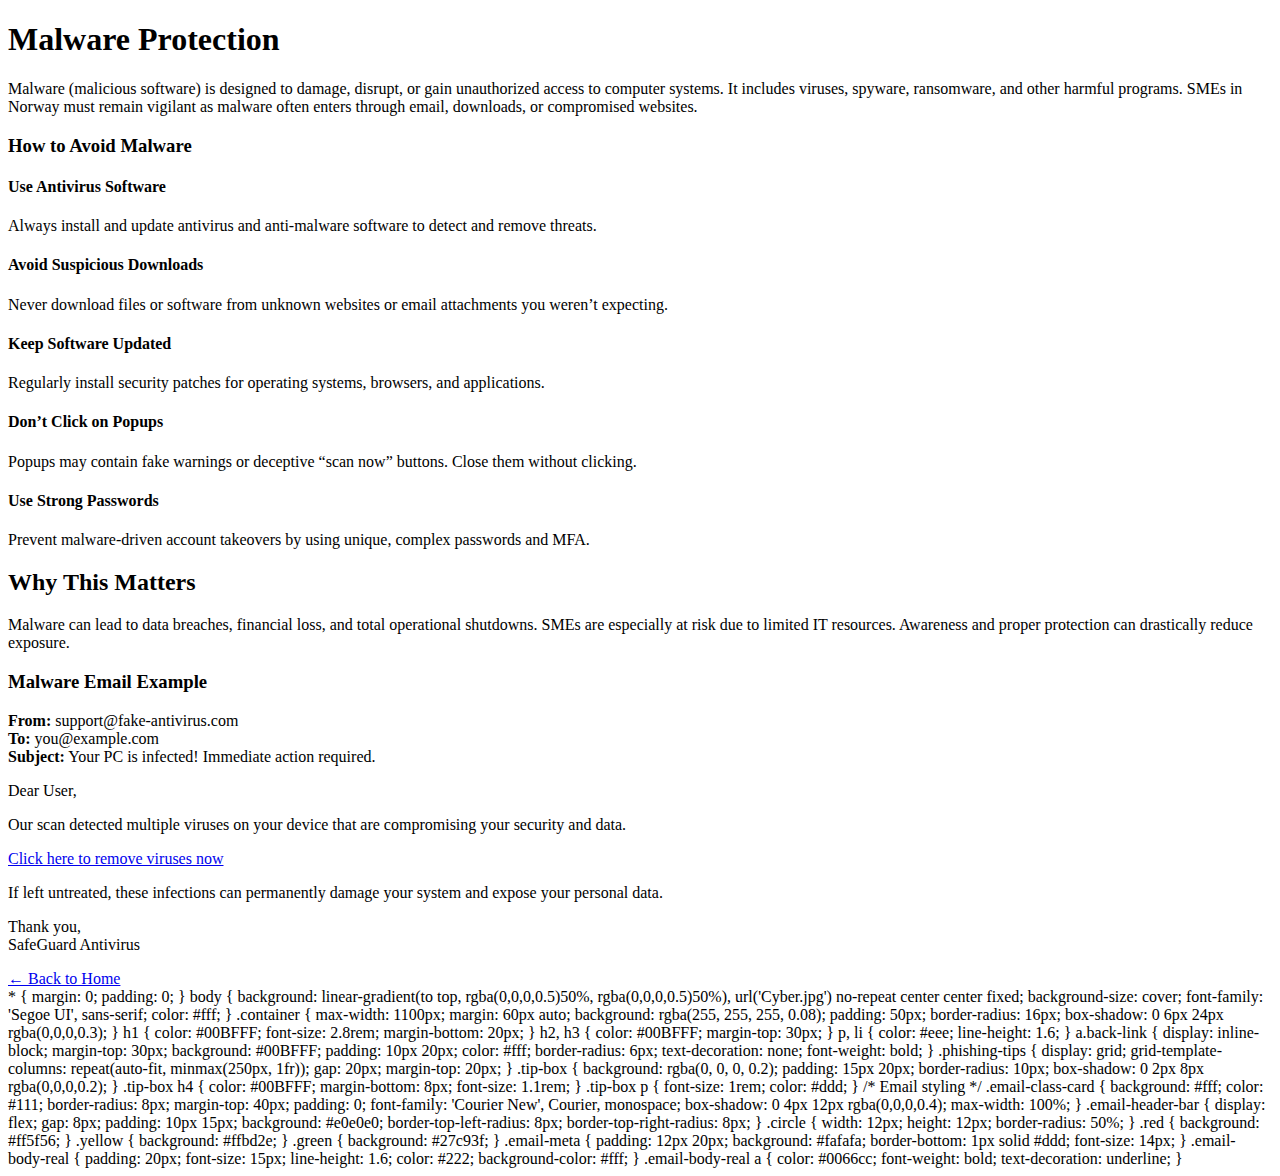
==== malware.html @ d3da4fee "Update phishing" ====
<!DOCTYPE html>
<html lang="en">
<head>
  <meta charset="UTF-8" />
  <meta name="viewport" content="width=device-width, initial-scale=1.0"/>
  <title>Malware Protection | CyberDefend</title>
  <link rel="stylesheet" href="malware.css" />
</head>
<body>
  <div class="container">
    <h1>Malware Protection</h1>
    <p>
      Malware (malicious software) is designed to damage, disrupt, or gain unauthorized access to computer systems. It includes viruses, spyware, ransomware, and other harmful programs. SMEs in Norway must remain vigilant as malware often enters through email, downloads, or compromised websites.
    </p>

    <h3>How to Avoid Malware</h3>
    <div class="phishing-tips">
      <div class="tip-box">
        <h4>Use Antivirus Software</h4>
        <p>Always install and update antivirus and anti-malware software to detect and remove threats.</p>
      </div>
      <div class="tip-box">
        <h4>Avoid Suspicious Downloads</h4>
        <p>Never download files or software from unknown websites or email attachments you weren’t expecting.</p>
      </div>
      <div class="tip-box">
        <h4>Keep Software Updated</h4>
        <p>Regularly install security patches for operating systems, browsers, and applications.</p>
      </div>
      <div class="tip-box">
        <h4>Don’t Click on Popups</h4>
        <p>Popups may contain fake warnings or deceptive “scan now” buttons. Close them without clicking.</p>
      </div>
      <div class="tip-box">
        <h4>Use Strong Passwords</h4>
        <p>Prevent malware-driven account takeovers by using unique, complex passwords and MFA.</p>
      </div>
    </div>

    <h2>Why This Matters</h2>
    <p>
      Malware can lead to data breaches, financial loss, and total operational shutdowns. SMEs are especially at risk due to limited IT resources. Awareness and proper protection can drastically reduce exposure.
    </p>

    <h3>Malware Email Example</h3>
    <div class="email-class-card">
      <div class="email-header-bar">
        <div class="circle red"></div>
        <div class="circle yellow"></div>
        <div class="circle green"></div>
      </div>
      <div class="email-meta">
        <strong>From:</strong> support@fake-antivirus.com<br>
        <strong>To:</strong> you@example.com<br>
        <strong>Subject:</strong> Your PC is infected! Immediate action required.
      </div>
      <div class="email-body-real">
        <p>Dear User,</p>

        <p>Our scan detected multiple viruses on your device that are compromising your security and data.</p>

        <p><a href="#">Click here to remove viruses now</a></p>

        <p>If left untreated, these infections can permanently damage your system and expose your personal data.</p>

        <p>Thank you,<br>SafeGuard Antivirus</p>
      </div>
    </div>

    <a href="index.html" class="back-link">← Back to Home</a>
  </div>
</body>
</html>


* {
    margin: 0;
    padding: 0;
  }
  
  body {
    background: linear-gradient(to top, rgba(0,0,0,0.5)50%, rgba(0,0,0,0.5)50%), url('Cyber.jpg') no-repeat center center fixed;
    background-size: cover;
    font-family: 'Segoe UI', sans-serif;
    color: #fff;
  }
  
  .container {
    max-width: 1100px;
    margin: 60px auto;
    background: rgba(255, 255, 255, 0.08);
    padding: 50px;
    border-radius: 16px;
    box-shadow: 0 6px 24px rgba(0,0,0,0.3);
  }
  
  h1 {
    color: #00BFFF;
    font-size: 2.8rem;
    margin-bottom: 20px;
  }
  
  h2, h3 {
    color: #00BFFF;
    margin-top: 30px;
  }
  
  p, li {
    color: #eee;
    line-height: 1.6;
  }
  
  a.back-link {
    display: inline-block;
    margin-top: 30px;
    background: #00BFFF;
    padding: 10px 20px;
    color: #fff;
    border-radius: 6px;
    text-decoration: none;
    font-weight: bold;
  }
  
  .phishing-tips {
    display: grid;
    grid-template-columns: repeat(auto-fit, minmax(250px, 1fr));
    gap: 20px;
    margin-top: 20px;
  }
  
  .tip-box {
    background: rgba(0, 0, 0, 0.2);
    padding: 15px 20px;
    border-radius: 10px;
    box-shadow: 0 2px 8px rgba(0,0,0,0.2);
  }
  
  .tip-box h4 {
    color: #00BFFF;
    margin-bottom: 8px;
    font-size: 1.1rem;
  }
  
  .tip-box p {
    font-size: 1rem;
    color: #ddd;
  }
  
  /* Email styling */
  .email-class-card {
    background: #fff;
    color: #111;
    border-radius: 8px;
    margin-top: 40px;
    padding: 0;
    font-family: 'Courier New', Courier, monospace;
    box-shadow: 0 4px 12px rgba(0,0,0,0.4);
    max-width: 100%;
  }
  
  .email-header-bar {
    display: flex;
    gap: 8px;
    padding: 10px 15px;
    background: #e0e0e0;
    border-top-left-radius: 8px;
    border-top-right-radius: 8px;
  }
  
  .circle {
    width: 12px;
    height: 12px;
    border-radius: 50%;
  }
  .red { background: #ff5f56; }
  .yellow { background: #ffbd2e; }
  .green { background: #27c93f; }
  
  .email-meta {
    padding: 12px 20px;
    background: #fafafa;
    border-bottom: 1px solid #ddd;
    font-size: 14px;
  }
  
  .email-body-real {
    padding: 20px;
    font-size: 15px;
    line-height: 1.6;
    color: #222;
    background-color: #fff;
  }
  
  .email-body-real a {
    color: #0066cc;
    font-weight: bold;
    text-decoration: underline;
  }
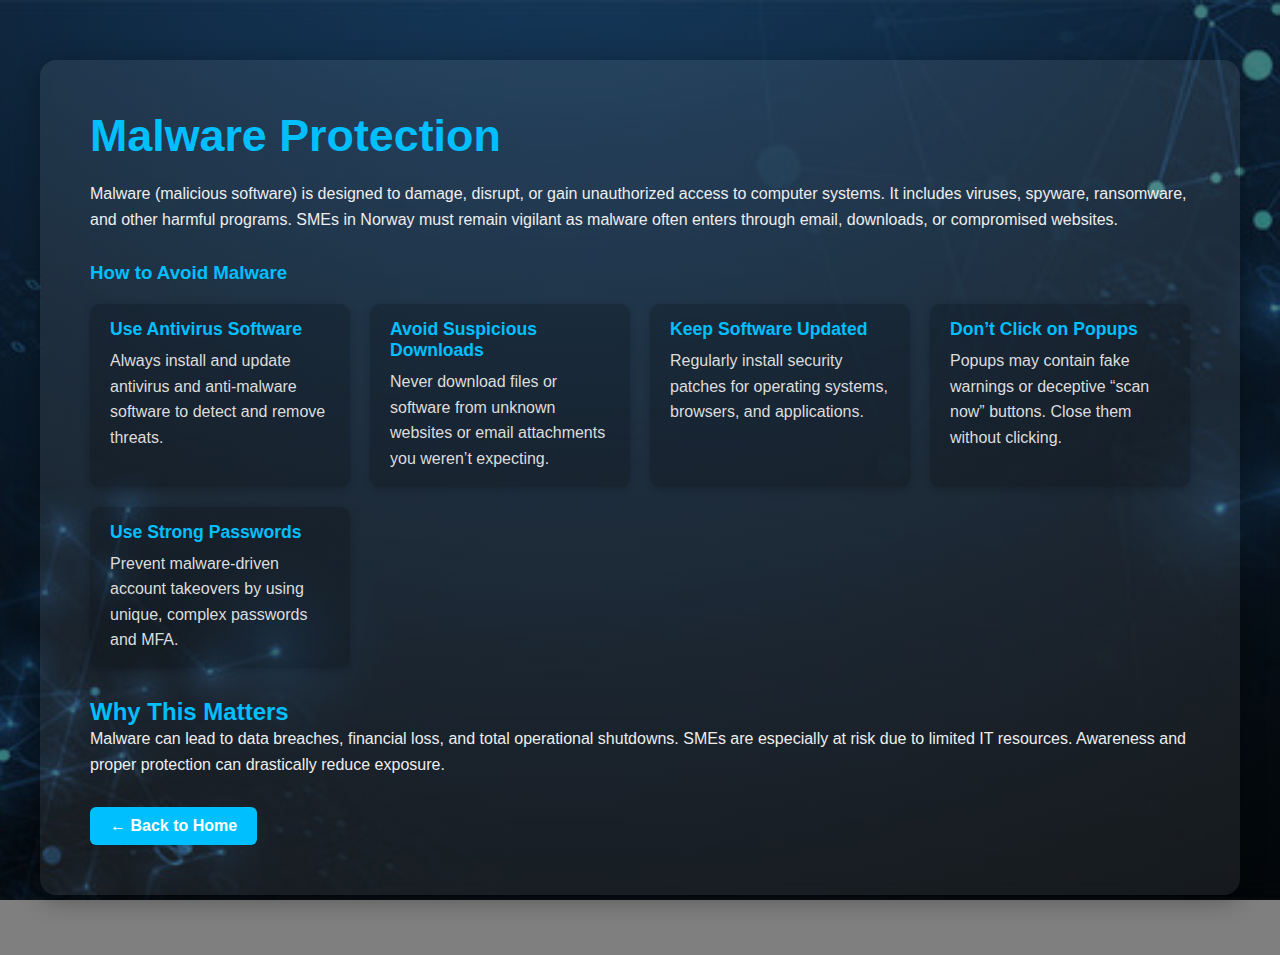
==== commit 28a6a5ed: "Update Malware" ====
--- a/malware.html
+++ b/malware.html
@@ -4,7 +4,81 @@
   <meta charset="UTF-8" />
   <meta name="viewport" content="width=device-width, initial-scale=1.0"/>
   <title>Malware Protection | CyberDefend</title>
-  <link rel="stylesheet" href="malware.css" />
+  <style>
+    * {
+      margin: 0;
+      padding: 0;
+    }
+
+    body {
+      background: linear-gradient(to top, rgba(0,0,0,0.5) 50%, rgba(0,0,0,0.5) 50%),
+                  url('Cyber.jpg') no-repeat center center fixed;
+      background-size: cover;
+      font-family: 'Segoe UI', sans-serif;
+      color: #fff;
+    }
+
+    .container {
+      max-width: 1100px;
+      margin: 60px auto;
+      background: rgba(255, 255, 255, 0.08);
+      padding: 50px;
+      border-radius: 16px;
+      box-shadow: 0 6px 24px rgba(0,0,0,0.3);
+    }
+
+    h1 {
+      color: #00BFFF;
+      font-size: 2.8rem;
+      margin-bottom: 20px;
+    }
+
+    h2, h3 {
+      color: #00BFFF;
+      margin-top: 30px;
+    }
+
+    p, li {
+      color: #eee;
+      line-height: 1.6;
+    }
+
+    a.back-link {
+      display: inline-block;
+      margin-top: 30px;
+      background: #00BFFF;
+      padding: 10px 20px;
+      color: #fff;
+      border-radius: 6px;
+      text-decoration: none;
+      font-weight: bold;
+    }
+
+    .phishing-tips {
+      display: grid;
+      grid-template-columns: repeat(auto-fit, minmax(250px, 1fr));
+      gap: 20px;
+      margin-top: 20px;
+    }
+
+    .tip-box {
+      background: rgba(0, 0, 0, 0.2);
+      padding: 15px 20px;
+      border-radius: 10px;
+      box-shadow: 0 2px 8px rgba(0,0,0,0.2);
+    }
+
+    .tip-box h4 {
+      color: #00BFFF;
+      margin-bottom: 8px;
+      font-size: 1.1rem;
+    }
+
+    .tip-box p {
+      font-size: 1rem;
+      color: #ddd;
+    }
+  </style>
 </head>
 <body>
   <div class="container">
@@ -42,158 +116,7 @@
       Malware can lead to data breaches, financial loss, and total operational shutdowns. SMEs are especially at risk due to limited IT resources. Awareness and proper protection can drastically reduce exposure.
     </p>
 
-    <h3>Malware Email Example</h3>
-    <div class="email-class-card">
-      <div class="email-header-bar">
-        <div class="circle red"></div>
-        <div class="circle yellow"></div>
-        <div class="circle green"></div>
-      </div>
-      <div class="email-meta">
-        <strong>From:</strong> support@fake-antivirus.com<br>
-        <strong>To:</strong> you@example.com<br>
-        <strong>Subject:</strong> Your PC is infected! Immediate action required.
-      </div>
-      <div class="email-body-real">
-        <p>Dear User,</p>
-
-        <p>Our scan detected multiple viruses on your device that are compromising your security and data.</p>
-
-        <p><a href="#">Click here to remove viruses now</a></p>
-
-        <p>If left untreated, these infections can permanently damage your system and expose your personal data.</p>
-
-        <p>Thank you,<br>SafeGuard Antivirus</p>
-      </div>
-    </div>
-
     <a href="index.html" class="back-link">← Back to Home</a>
   </div>
 </body>
 </html>
-
-
-* {
-    margin: 0;
-    padding: 0;
-  }
-  
-  body {
-    background: linear-gradient(to top, rgba(0,0,0,0.5)50%, rgba(0,0,0,0.5)50%), url('Cyber.jpg') no-repeat center center fixed;
-    background-size: cover;
-    font-family: 'Segoe UI', sans-serif;
-    color: #fff;
-  }
-  
-  .container {
-    max-width: 1100px;
-    margin: 60px auto;
-    background: rgba(255, 255, 255, 0.08);
-    padding: 50px;
-    border-radius: 16px;
-    box-shadow: 0 6px 24px rgba(0,0,0,0.3);
-  }
-  
-  h1 {
-    color: #00BFFF;
-    font-size: 2.8rem;
-    margin-bottom: 20px;
-  }
-  
-  h2, h3 {
-    color: #00BFFF;
-    margin-top: 30px;
-  }
-  
-  p, li {
-    color: #eee;
-    line-height: 1.6;
-  }
-  
-  a.back-link {
-    display: inline-block;
-    margin-top: 30px;
-    background: #00BFFF;
-    padding: 10px 20px;
-    color: #fff;
-    border-radius: 6px;
-    text-decoration: none;
-    font-weight: bold;
-  }
-  
-  .phishing-tips {
-    display: grid;
-    grid-template-columns: repeat(auto-fit, minmax(250px, 1fr));
-    gap: 20px;
-    margin-top: 20px;
-  }
-  
-  .tip-box {
-    background: rgba(0, 0, 0, 0.2);
-    padding: 15px 20px;
-    border-radius: 10px;
-    box-shadow: 0 2px 8px rgba(0,0,0,0.2);
-  }
-  
-  .tip-box h4 {
-    color: #00BFFF;
-    margin-bottom: 8px;
-    font-size: 1.1rem;
-  }
-  
-  .tip-box p {
-    font-size: 1rem;
-    color: #ddd;
-  }
-  
-  /* Email styling */
-  .email-class-card {
-    background: #fff;
-    color: #111;
-    border-radius: 8px;
-    margin-top: 40px;
-    padding: 0;
-    font-family: 'Courier New', Courier, monospace;
-    box-shadow: 0 4px 12px rgba(0,0,0,0.4);
-    max-width: 100%;
-  }
-  
-  .email-header-bar {
-    display: flex;
-    gap: 8px;
-    padding: 10px 15px;
-    background: #e0e0e0;
-    border-top-left-radius: 8px;
-    border-top-right-radius: 8px;
-  }
-  
-  .circle {
-    width: 12px;
-    height: 12px;
-    border-radius: 50%;
-  }
-  .red { background: #ff5f56; }
-  .yellow { background: #ffbd2e; }
-  .green { background: #27c93f; }
-  
-  .email-meta {
-    padding: 12px 20px;
-    background: #fafafa;
-    border-bottom: 1px solid #ddd;
-    font-size: 14px;
-  }
-  
-  .email-body-real {
-    padding: 20px;
-    font-size: 15px;
-    line-height: 1.6;
-    color: #222;
-    background-color: #fff;
-  }
-  
-  .email-body-real a {
-    color: #0066cc;
-    font-weight: bold;
-    text-decoration: underline;
-  }
-  